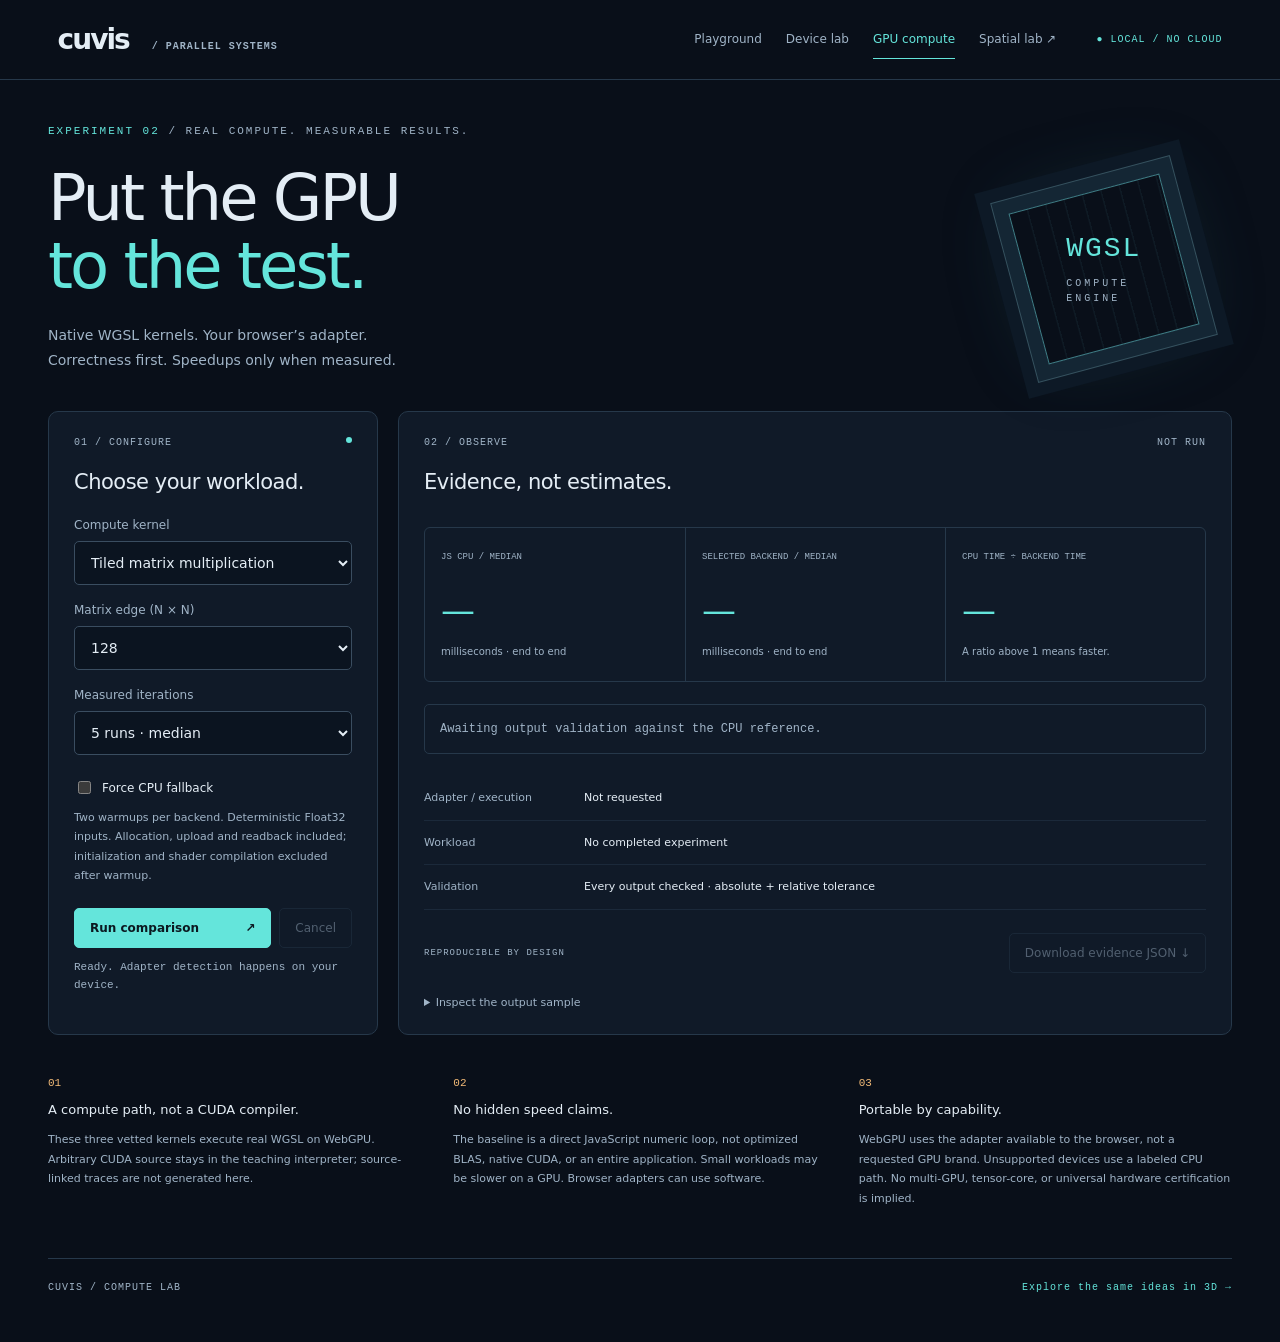
==== web/compute.html @ 960019cc "Add WGSL compute backend and screen-first GPU lab Co-authored-by: Abhishek Ghosh <abhishekghosh.air1" ====
<!doctype html>
<html lang="en">
<head><meta charset="utf-8"><meta name="viewport" content="width=device-width,initial-scale=1"><meta name="theme-color" content="#090f19"><title>cuvis — GPU compute lab</title><link rel="icon" href="mark.svg" type="image/svg+xml"><link rel="stylesheet" href="compute.css"><script src="compute.js" defer></script></head>
<body>
<a class="skip" href="#main">Skip to compute lab</a>
<header><a class="brand" href="playground.html">cuvis<span> / PARALLEL SYSTEMS</span></a><nav aria-label="Main navigation"><a href="playground.html">Playground</a><a href="dashboard.html">Device lab</a><a href="compute.html" aria-current="page">GPU compute</a><a href="lab.html">Spatial lab ↗</a></nav><span class="local">● LOCAL / NO CLOUD</span></header>
<main id="main">
<div class="eyebrow">EXPERIMENT 02 <span> / REAL COMPUTE. MEASURABLE RESULTS.</span></div>
<section class="intro"><div><h1>Put the GPU<br><em>to the test.</em></h1><p>Native WGSL kernels. Your browser’s adapter.<br>Correctness first. Speedups only when measured.</p></div><div class="chip" aria-hidden="true"><div>WGSL<span>COMPUTE<br>ENGINE</span></div></div></section>
<div class="workspace">
<section class="panel controls" aria-labelledby="configure"><div class="panel-title"><span>01 / CONFIGURE</span><span class="dot"></span></div><h2 id="configure">Choose your workload.</h2>
<label for="operation">Compute kernel</label><select id="operation"><option value="matmul">Tiled matrix multiplication</option><option value="vectorAdd">Vector addition</option><option value="relu">ReLU activation</option></select>
<label for="size">Matrix edge (N × N)</label><select id="size"></select>
<label for="repeats">Measured iterations</label><select id="repeats"><option value="5">5 runs · median</option><option value="9">9 runs · median</option></select>
<label class="check"><input type="checkbox" id="force-cpu"> Force CPU fallback</label>
<p class="hint">Two warmups per backend. Deterministic Float32 inputs. Allocation, upload and readback included; initialization and shader compilation excluded after warmup.</p>
<div class="actions"><button id="run">Run comparison <span>↗</span></button><button id="cancel" class="secondary" disabled>Cancel</button></div>
<p id="status" role="status" aria-live="polite">Ready. Adapter detection happens on your device.</p>
</section>
<section class="panel results" aria-labelledby="results-heading"><div class="panel-title"><span>02 / OBSERVE</span><span id="backend-label">NOT RUN</span></div><h2 id="results-heading">Evidence, not estimates.</h2>
<div class="metrics"><article><span>JS CPU / MEDIAN</span><strong id="cpu-ms">—</strong><small>milliseconds · end to end</small></article><article><span>SELECTED BACKEND / MEDIAN</span><strong id="gpu-ms">—</strong><small>milliseconds · end to end</small></article><article><span>CPU TIME ÷ BACKEND TIME</span><strong id="speedup">—</strong><small id="ratio-note">A ratio above 1 means faster.</small></article></div>
<div id="correctness" class="correctness">Awaiting output validation against the CPU reference.</div>
<dl class="details"><div><dt>Adapter / execution</dt><dd id="adapter">Not requested</dd></div><div><dt>Workload</dt><dd id="workload">No completed experiment</dd></div><div><dt>Validation</dt><dd id="validation">Every output checked · absolute + relative tolerance</dd></div></dl>
<div class="result-bottom"><span>REPRODUCIBLE BY DESIGN</span><button id="download" class="secondary" disabled>Download evidence JSON ↓</button></div>
<details><summary>Inspect the output sample</summary><pre id="output">Run a kernel to inspect its first 16 outputs.</pre></details>
</section>
</div>
<section class="boundaries"><article><span>01</span><h3>A compute path, not a CUDA compiler.</h3><p>These three vetted kernels execute real WGSL on WebGPU. Arbitrary CUDA source stays in the teaching interpreter; source-linked traces are not generated here.</p></article><article><span>02</span><h3>No hidden speed claims.</h3><p>The baseline is a direct JavaScript numeric loop, not optimized BLAS, native CUDA, or an entire application. Small workloads may be slower on a GPU. Browser adapters can use software.</p></article><article><span>03</span><h3>Portable by capability.</h3><p>WebGPU uses the adapter available to the browser, not a requested GPU brand. Unsupported devices use a labeled CPU path. No multi-GPU, tensor-core, or universal hardware certification is implied.</p></article></section>
<footer><span>CUVIS / COMPUTE LAB</span><a href="lab.html">Explore the same ideas in 3D →</a></footer>
</main></body></html>
---- web/compute.css ----
:root{color-scheme:dark;--bg:#090f19;--panel:#101a28;--line:#26384a;--text:#e4edf5;--muted:#a0b4c7;--cyan:#64e5db;--amber:#f2ba77}*{box-sizing:border-box}body{margin:0;background:var(--bg);color:var(--text);font-family:Inter,ui-sans-serif,system-ui,sans-serif;font-size:14px}a{color:inherit;text-decoration:none}button,select,input{font:inherit}button,a,select,input,summary{outline-offset:5px}button:focus-visible,a:focus-visible,select:focus-visible,input:focus-visible,summary:focus-visible{outline:2px solid var(--cyan)}.skip{position:absolute;top:-60px;background:var(--cyan);color:#09121c;padding:12px;z-index:5}.skip:focus{top:10px}header{height:80px;padding:0 4.5%;border-bottom:1px solid var(--line);display:flex;align-items:center;gap:40px}.brand{font-size:28px;font-weight:750;letter-spacing:-2px}.brand span{font-family:monospace;font-size:10px;letter-spacing:1px;color:var(--muted);margin-left:16px}nav{display:flex;gap:24px;margin-left:auto;font-size:12px}nav a{padding:12px 0;color:var(--muted)}nav [aria-current]{color:var(--cyan);border-bottom:1px solid}.local{font:10px monospace;letter-spacing:1px;color:var(--cyan)}main{max-width:1320px;margin:auto;padding:45px 48px 25px}.eyebrow{font:11px monospace;letter-spacing:2px;color:var(--cyan)}.eyebrow span{color:var(--muted)}.intro{display:flex;justify-content:space-between;align-items:center;padding:28px 0 38px}h1{font-size:clamp(42px,5vw,68px);line-height:1.06;letter-spacing:-3px;margin:0 0 22px;font-weight:500}h1 em{font-style:normal;color:var(--cyan)}.intro p{color:var(--muted);line-height:1.8;margin:0}.chip{width:156px;height:156px;border:1px solid #3f7d86;transform:rotate(-15deg);margin-right:50px;box-shadow:0 0 0 14px #142634,0 0 0 15px #35515e,0 0 0 28px #0d1926,0 0 75px #23596255;display:grid;place-items:center;background:repeating-linear-gradient(90deg,transparent 0 17px,#32626e22 18px 19px)}.chip div{font:28px monospace;letter-spacing:2px;transform:rotate(15deg);color:var(--cyan)}.chip span{display:block;font:10px/1.5 monospace;color:var(--muted);margin-top:12px;letter-spacing:3px}.workspace{display:grid;grid-template-columns:330px minmax(0,1fr);gap:20px}.panel{border:1px solid var(--line);background:var(--panel);border-radius:10px;padding:25px}.panel-title{display:flex;justify-content:space-between;gap:12px;font:10px monospace;letter-spacing:1px;color:var(--muted)}.dot{width:6px;height:6px;background:var(--cyan);border-radius:50%}h2{font-size:21px;font-weight:500;letter-spacing:-.5px;margin:22px 0 24px}label{display:block;color:var(--muted);font-size:12px;margin:18px 0 9px}select{width:100%;padding:12px;background:#0b1420;color:var(--text);border:1px solid #3a4d60;border-radius:5px}label.check{display:flex;gap:8px;align-items:center;margin-top:23px;color:var(--text)}input{accent-color:var(--cyan)}.hint{color:var(--muted);font-size:11px;line-height:1.75}.actions{display:flex;gap:8px;margin-top:23px}button{cursor:pointer;border:1px solid var(--cyan);background:var(--cyan);color:#0b1820;border-radius:5px;padding:12px 15px;font-weight:650;font-size:12px}#run{flex:1;display:flex;justify-content:space-between}.secondary{background:transparent;color:var(--muted);border-color:var(--line);font-weight:500}button:disabled{opacity:.45;cursor:not-allowed}#status{font:11px/1.6 monospace;color:var(--muted);margin-bottom:0;min-height:36px}.metrics{display:grid;grid-template-columns:repeat(3,1fr);border:1px solid var(--line);border-radius:6px;margin-top:33px}.metrics article{padding:23px 16px;min-width:0}.metrics article+article{border-left:1px solid var(--line)}.metrics span{display:block;font:9px/1.5 monospace;color:var(--muted);min-height:27px}.metrics strong{display:block;font-size:34px;font-weight:500;letter-spacing:-1.5px;margin:12px 0;color:var(--cyan);overflow-wrap:anywhere}.metrics small{font-size:10px;color:var(--muted)}.correctness{margin:22px 0;padding:15px;border:1px solid var(--line);border-radius:5px;font:12px/1.5 monospace;color:var(--muted)}.correctness.pass{background:#132b2d;color:var(--cyan);border-color:#28504d}.correctness.fail{background:#381e25;color:#ffc0c0;border-color:#8e495b}.details{margin:0}.details>div{display:grid;grid-template-columns:145px 1fr;gap:15px;padding:13px 0;border-bottom:1px solid #26384a88;font-size:11px;line-height:1.6}.details dt{color:var(--muted)}.details dd{margin:0;overflow-wrap:anywhere}.result-bottom{margin:23px 0;display:flex;align-items:center;justify-content:space-between;gap:15px}.result-bottom>span{font:9px monospace;letter-spacing:1px;color:var(--muted)}summary{font-size:11px;color:var(--muted);cursor:pointer}pre{font:11px/1.8 monospace;white-space:pre-wrap;color:var(--cyan);word-break:break-word}.boundaries{display:grid;grid-template-columns:repeat(3,1fr);gap:32px;margin:38px 0}.boundaries article>span{font:11px monospace;color:var(--amber)}h3{font-size:13px;font-weight:500}.boundaries p{font-size:11px;color:var(--muted);line-height:1.8}footer{display:flex;justify-content:space-between;border-top:1px solid var(--line);padding:23px 0;font:10px monospace;letter-spacing:1px;color:var(--muted)}footer a{color:var(--cyan)}@media(max-width:1050px){header{gap:18px}.brand span,.local{display:none}main{padding:35px 24px}.workspace{grid-template-columns:285px minmax(0,1fr)}.metrics{grid-template-columns:1fr}.metrics article{padding:13px 16px;display:grid;grid-template-columns:1fr 1fr;align-items:center}.metrics article+article{border-left:0;border-top:1px solid var(--line)}.metrics strong{font-size:26px;margin:0}.metrics small{grid-column:1/-1}.metrics span{min-height:0}.details>div{grid-template-columns:115px 1fr}}@media(max-width:680px){header{height:auto;min-height:75px;flex-wrap:wrap;padding:18px 20px;gap:15px}nav{gap:16px;font-size:11px;flex-wrap:wrap;margin:0}.brand{font-size:23px}.intro{padding-top:25px}.chip{display:none}main{padding:30px 18px}.eyebrow{font-size:9px;letter-spacing:1px}.workspace{grid-template-columns:1fr}.panel{padding:20px}.boundaries{grid-template-columns:1fr;gap:14px}.boundaries h3{display:inline;margin-left:8px}.boundaries p{margin-top:8px}footer{gap:20px;line-height:1.8}.result-bottom{flex-wrap:wrap}.metrics{margin-top:20px}h1{letter-spacing:-2px}}
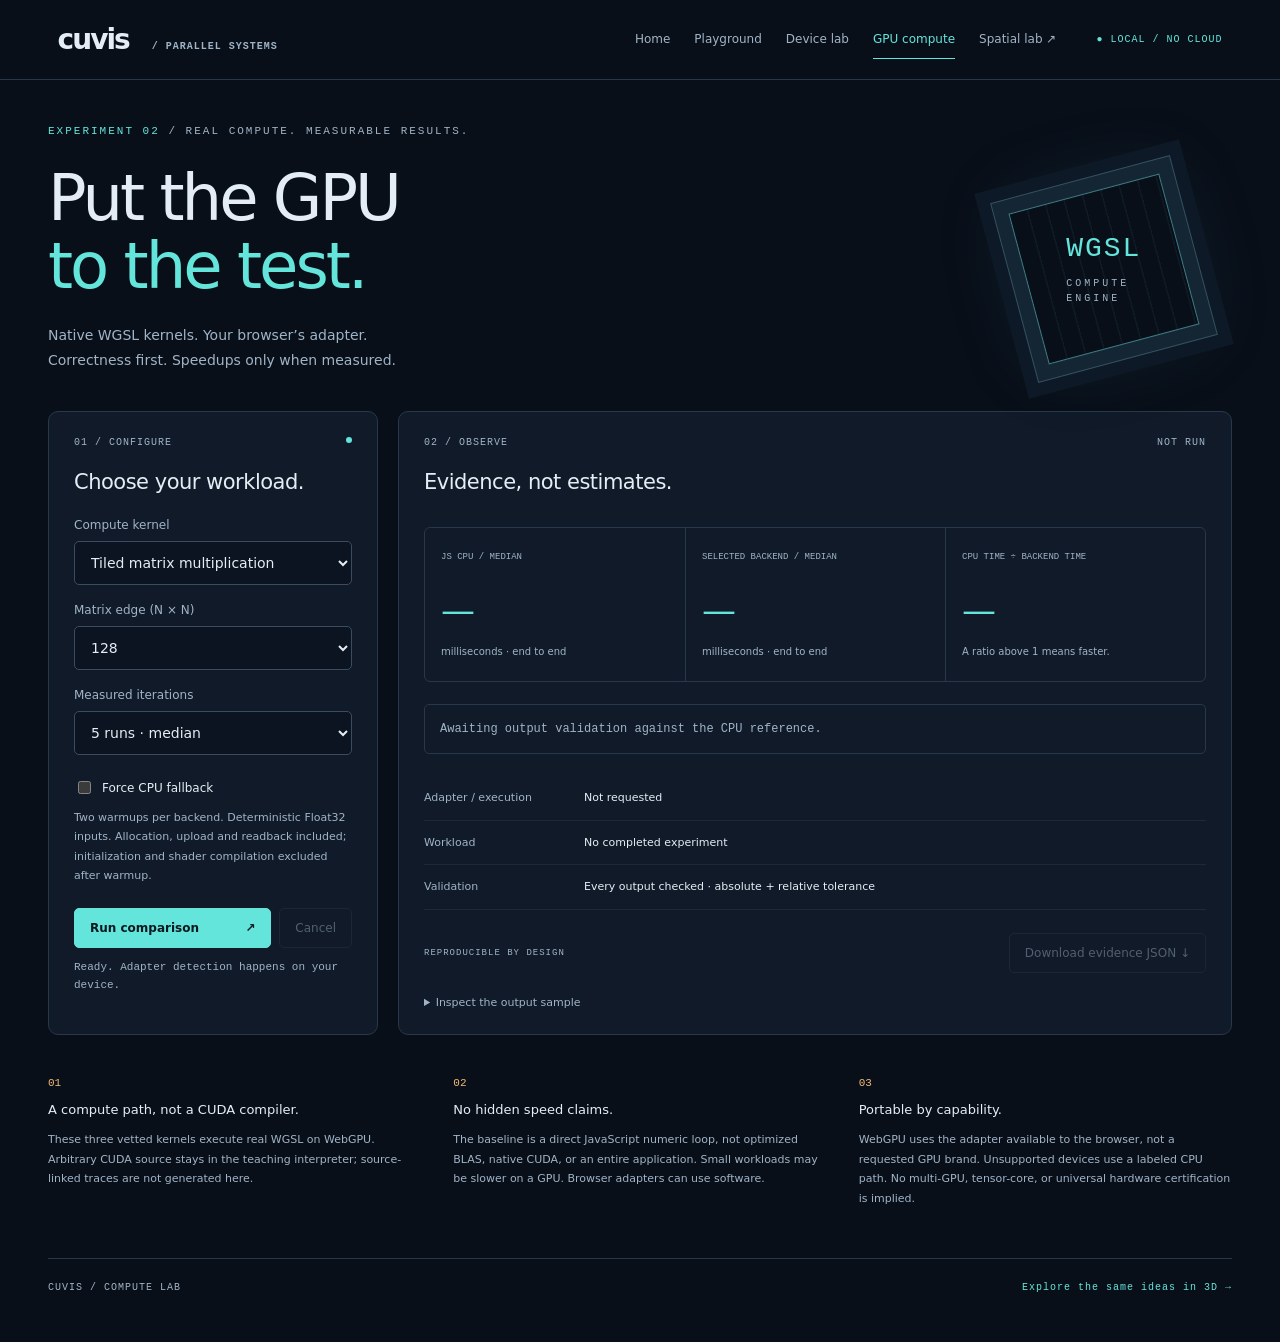
==== commit cd90e4ef: "Polish cross-suite navigation, landing test coverage, Prompt API streaming, and physical GPU labelin" ====
--- a/web/compute.html
+++ b/web/compute.html
@@ -3,7 +3,7 @@
 <head><meta charset="utf-8"><meta name="viewport" content="width=device-width,initial-scale=1"><meta name="theme-color" content="#090f19"><title>cuvis — GPU compute lab</title><link rel="icon" href="mark.svg" type="image/svg+xml"><link rel="stylesheet" href="compute.css"><script src="compute.js" defer></script></head>
 <body>
 <a class="skip" href="#main">Skip to compute lab</a>
-<header><a class="brand" href="playground.html">cuvis<span> / PARALLEL SYSTEMS</span></a><nav aria-label="Main navigation"><a href="playground.html">Playground</a><a href="dashboard.html">Device lab</a><a href="compute.html" aria-current="page">GPU compute</a><a href="lab.html">Spatial lab ↗</a></nav><span class="local">● LOCAL / NO CLOUD</span></header>
+<header><a class="brand" href="index.html">cuvis<span> / PARALLEL SYSTEMS</span></a><nav aria-label="Main navigation"><a href="index.html">Home</a><a href="playground.html">Playground</a><a href="dashboard.html">Device lab</a><a href="compute.html" aria-current="page">GPU compute</a><a href="lab.html">Spatial lab ↗</a></nav><span class="local">● LOCAL / NO CLOUD</span></header>
 <main id="main">
 <div class="eyebrow">EXPERIMENT 02 <span> / REAL COMPUTE. MEASURABLE RESULTS.</span></div>
 <section class="intro"><div><h1>Put the GPU<br><em>to the test.</em></h1><p>Native WGSL kernels. Your browser’s adapter.<br>Correctness first. Speedups only when measured.</p></div><div class="chip" aria-hidden="true"><div>WGSL<span>COMPUTE<br>ENGINE</span></div></div></section>
--- a/web/compute.css
+++ b/web/compute.css
@@ -1 +1,96 @@
-:root{color-scheme:dark;--bg:#090f19;--panel:#101a28;--line:#26384a;--text:#e4edf5;--muted:#a0b4c7;--cyan:#64e5db;--amber:#f2ba77}*{box-sizing:border-box}body{margin:0;background:var(--bg);color:var(--text);font-family:Inter,ui-sans-serif,system-ui,sans-serif;font-size:14px}a{color:inherit;text-decoration:none}button,select,input{font:inherit}button,a,select,input,summary{outline-offset:5px}button:focus-visible,a:focus-visible,select:focus-visible,input:focus-visible,summary:focus-visible{outline:2px solid var(--cyan)}.skip{position:absolute;top:-60px;background:var(--cyan);color:#09121c;padding:12px;z-index:5}.skip:focus{top:10px}header{height:80px;padding:0 4.5%;border-bottom:1px solid var(--line);display:flex;align-items:center;gap:40px}.brand{font-size:28px;font-weight:750;letter-spacing:-2px}.brand span{font-family:monospace;font-size:10px;letter-spacing:1px;color:var(--muted);margin-left:16px}nav{display:flex;gap:24px;margin-left:auto;font-size:12px}nav a{padding:12px 0;color:var(--muted)}nav [aria-current]{color:var(--cyan);border-bottom:1px solid}.local{font:10px monospace;letter-spacing:1px;color:var(--cyan)}main{max-width:1320px;margin:auto;padding:45px 48px 25px}.eyebrow{font:11px monospace;letter-spacing:2px;color:var(--cyan)}.eyebrow span{color:var(--muted)}.intro{display:flex;justify-content:space-between;align-items:center;padding:28px 0 38px}h1{font-size:clamp(42px,5vw,68px);line-height:1.06;letter-spacing:-3px;margin:0 0 22px;font-weight:500}h1 em{font-style:normal;color:var(--cyan)}.intro p{color:var(--muted);line-height:1.8;margin:0}.chip{width:156px;height:156px;border:1px solid #3f7d86;transform:rotate(-15deg);margin-right:50px;box-shadow:0 0 0 14px #142634,0 0 0 15px #35515e,0 0 0 28px #0d1926,0 0 75px #23596255;display:grid;place-items:center;background:repeating-linear-gradient(90deg,transparent 0 17px,#32626e22 18px 19px)}.chip div{font:28px monospace;letter-spacing:2px;transform:rotate(15deg);color:var(--cyan)}.chip span{display:block;font:10px/1.5 monospace;color:var(--muted);margin-top:12px;letter-spacing:3px}.workspace{display:grid;grid-template-columns:330px minmax(0,1fr);gap:20px}.panel{border:1px solid var(--line);background:var(--panel);border-radius:10px;padding:25px}.panel-title{display:flex;justify-content:space-between;gap:12px;font:10px monospace;letter-spacing:1px;color:var(--muted)}.dot{width:6px;height:6px;background:var(--cyan);border-radius:50%}h2{font-size:21px;font-weight:500;letter-spacing:-.5px;margin:22px 0 24px}label{display:block;color:var(--muted);font-size:12px;margin:18px 0 9px}select{width:100%;padding:12px;background:#0b1420;color:var(--text);border:1px solid #3a4d60;border-radius:5px}label.check{display:flex;gap:8px;align-items:center;margin-top:23px;color:var(--text)}input{accent-color:var(--cyan)}.hint{color:var(--muted);font-size:11px;line-height:1.75}.actions{display:flex;gap:8px;margin-top:23px}button{cursor:pointer;border:1px solid var(--cyan);background:var(--cyan);color:#0b1820;border-radius:5px;padding:12px 15px;font-weight:650;font-size:12px}#run{flex:1;display:flex;justify-content:space-between}.secondary{background:transparent;color:var(--muted);border-color:var(--line);font-weight:500}button:disabled{opacity:.45;cursor:not-allowed}#status{font:11px/1.6 monospace;color:var(--muted);margin-bottom:0;min-height:36px}.metrics{display:grid;grid-template-columns:repeat(3,1fr);border:1px solid var(--line);border-radius:6px;margin-top:33px}.metrics article{padding:23px 16px;min-width:0}.metrics article+article{border-left:1px solid var(--line)}.metrics span{display:block;font:9px/1.5 monospace;color:var(--muted);min-height:27px}.metrics strong{display:block;font-size:34px;font-weight:500;letter-spacing:-1.5px;margin:12px 0;color:var(--cyan);overflow-wrap:anywhere}.metrics small{font-size:10px;color:var(--muted)}.correctness{margin:22px 0;padding:15px;border:1px solid var(--line);border-radius:5px;font:12px/1.5 monospace;color:var(--muted)}.correctness.pass{background:#132b2d;color:var(--cyan);border-color:#28504d}.correctness.fail{background:#381e25;color:#ffc0c0;border-color:#8e495b}.details{margin:0}.details>div{display:grid;grid-template-columns:145px 1fr;gap:15px;padding:13px 0;border-bottom:1px solid #26384a88;font-size:11px;line-height:1.6}.details dt{color:var(--muted)}.details dd{margin:0;overflow-wrap:anywhere}.result-bottom{margin:23px 0;display:flex;align-items:center;justify-content:space-between;gap:15px}.result-bottom>span{font:9px monospace;letter-spacing:1px;color:var(--muted)}summary{font-size:11px;color:var(--muted);cursor:pointer}pre{font:11px/1.8 monospace;white-space:pre-wrap;color:var(--cyan);word-break:break-word}.boundaries{display:grid;grid-template-columns:repeat(3,1fr);gap:32px;margin:38px 0}.boundaries article>span{font:11px monospace;color:var(--amber)}h3{font-size:13px;font-weight:500}.boundaries p{font-size:11px;color:var(--muted);line-height:1.8}footer{display:flex;justify-content:space-between;border-top:1px solid var(--line);padding:23px 0;font:10px monospace;letter-spacing:1px;color:var(--muted)}footer a{color:var(--cyan)}@media(max-width:1050px){header{gap:18px}.brand span,.local{display:none}main{padding:35px 24px}.workspace{grid-template-columns:285px minmax(0,1fr)}.metrics{grid-template-columns:1fr}.metrics article{padding:13px 16px;display:grid;grid-template-columns:1fr 1fr;align-items:center}.metrics article+article{border-left:0;border-top:1px solid var(--line)}.metrics strong{font-size:26px;margin:0}.metrics small{grid-column:1/-1}.metrics span{min-height:0}.details>div{grid-template-columns:115px 1fr}}@media(max-width:680px){header{height:auto;min-height:75px;flex-wrap:wrap;padding:18px 20px;gap:15px}nav{gap:16px;font-size:11px;flex-wrap:wrap;margin:0}.brand{font-size:23px}.intro{padding-top:25px}.chip{display:none}main{padding:30px 18px}.eyebrow{font-size:9px;letter-spacing:1px}.workspace{grid-template-columns:1fr}.panel{padding:20px}.boundaries{grid-template-columns:1fr;gap:14px}.boundaries h3{display:inline;margin-left:8px}.boundaries p{margin-top:8px}footer{gap:20px;line-height:1.8}.result-bottom{flex-wrap:wrap}.metrics{margin-top:20px}h1{letter-spacing:-2px}}
+:root{color-scheme:dark;--bg:#090f19;--panel:#101a28;--line:#26384a;--text:#e4edf5;--muted:#a0b4c7;--cyan:#64e5db;--amber:#f2ba77}
+*{box-sizing:border-box}
+body{margin:0;background:var(--bg);color:var(--text);font-family:Inter,ui-sans-serif,system-ui,sans-serif;font-size:14px}
+a{color:inherit;text-decoration:none}
+button,select,input{font:inherit}
+button,a,select,input,summary{outline-offset:5px}
+button:focus-visible,a:focus-visible,select:focus-visible,input:focus-visible,summary:focus-visible{outline:2px solid var(--cyan)}
+.skip{position:absolute;top:-60px;background:var(--cyan);color:#09121c;padding:12px;z-index:5}
+.skip:focus{top:10px}
+header{height:80px;padding:0 4.5%;border-bottom:1px solid var(--line);display:flex;align-items:center;gap:40px}
+.brand{font-size:28px;font-weight:750;letter-spacing:-2px}
+.brand span{font-family:monospace;font-size:10px;letter-spacing:1px;color:var(--muted);margin-left:16px}
+nav{display:flex;gap:24px;margin-left:auto;font-size:12px}
+nav a{padding:12px 0;color:var(--muted)}
+nav [aria-current]{color:var(--cyan);border-bottom:1px solid}
+.local{font:10px monospace;letter-spacing:1px;color:var(--cyan)}
+main{max-width:1320px;margin:auto;padding:45px 48px 25px}
+.eyebrow{font:11px monospace;letter-spacing:2px;color:var(--cyan)}
+.eyebrow span{color:var(--muted)}
+.intro{display:flex;justify-content:space-between;align-items:center;padding:28px 0 38px}
+h1{font-size:clamp(42px,5vw,68px);line-height:1.06;letter-spacing:-3px;margin:0 0 22px;font-weight:500}
+h1 em{font-style:normal;color:var(--cyan)}
+.intro p{color:var(--muted);line-height:1.8;margin:0}
+.chip{width:156px;height:156px;border:1px solid #3f7d86;transform:rotate(-15deg);margin-right:50px;box-shadow:0 0 0 14px #142634,0 0 0 15px #35515e,0 0 0 28px #0d1926,0 0 75px #23596255;display:grid;place-items:center;background:repeating-linear-gradient(90deg,transparent 0 17px,#32626e22 18px 19px)}
+.chip div{font:28px monospace;letter-spacing:2px;transform:rotate(15deg);color:var(--cyan)}
+.chip span{display:block;font:10px/1.5 monospace;color:var(--muted);margin-top:12px;letter-spacing:3px}
+.workspace{display:grid;grid-template-columns:330px minmax(0,1fr);gap:20px}
+.panel{border:1px solid var(--line);background:var(--panel);border-radius:10px;padding:25px}
+.panel-title{display:flex;justify-content:space-between;gap:12px;font:10px monospace;letter-spacing:1px;color:var(--muted)}
+.dot{width:6px;height:6px;background:var(--cyan);border-radius:50%}
+h2{font-size:21px;font-weight:500;letter-spacing:-.5px;margin:22px 0 24px}
+label{display:block;color:var(--muted);font-size:12px;margin:18px 0 9px}
+select{width:100%;padding:12px;background:#0b1420;color:var(--text);border:1px solid #3a4d60;border-radius:5px}
+label.check{display:flex;gap:8px;align-items:center;margin-top:23px;color:var(--text)}
+input{accent-color:var(--cyan)}
+.hint{color:var(--muted);font-size:11px;line-height:1.75}
+.actions{display:flex;gap:8px;margin-top:23px}
+button{cursor:pointer;border:1px solid var(--cyan);background:var(--cyan);color:#0b1820;border-radius:5px;padding:12px 15px;font-weight:650;font-size:12px}
+#run{flex:1;display:flex;justify-content:space-between}
+.secondary{background:transparent;color:var(--muted);border-color:var(--line);font-weight:500}
+button:disabled{opacity:.45;cursor:not-allowed}
+#status{font:11px/1.6 monospace;color:var(--muted);margin-bottom:0;min-height:36px}
+.metrics{display:grid;grid-template-columns:repeat(3,1fr);border:1px solid var(--line);border-radius:6px;margin-top:33px}
+.metrics article{padding:23px 16px;min-width:0}
+.metrics article+article{border-left:1px solid var(--line)}
+.metrics span{display:block;font:9px/1.5 monospace;color:var(--muted);min-height:27px}
+.metrics strong{display:block;font-size:34px;font-weight:500;letter-spacing:-1.5px;margin:12px 0;color:var(--cyan);overflow-wrap:anywhere}
+.metrics small{font-size:10px;color:var(--muted)}
+.correctness{margin:22px 0;padding:15px;border:1px solid var(--line);border-radius:5px;font:12px/1.5 monospace;color:var(--muted)}
+.correctness.pass{background:#132b2d;color:var(--cyan);border-color:#28504d}
+.correctness.fail{background:#381e25;color:#ffc0c0;border-color:#8e495b}
+.details{margin:0}
+.details>div{display:grid;grid-template-columns:145px 1fr;gap:15px;padding:13px 0;border-bottom:1px solid #26384a88;font-size:11px;line-height:1.6}
+.details dt{color:var(--muted)}
+.details dd{margin:0;overflow-wrap:anywhere}
+.result-bottom{margin:23px 0;display:flex;align-items:center;justify-content:space-between;gap:15px}
+.result-bottom>span{font:9px monospace;letter-spacing:1px;color:var(--muted)}
+summary{font-size:11px;color:var(--muted);cursor:pointer}
+pre{font:11px/1.8 monospace;white-space:pre-wrap;color:var(--cyan);word-break:break-word}
+.boundaries{display:grid;grid-template-columns:repeat(3,1fr);gap:32px;margin:38px 0}
+.boundaries article>span{font:11px monospace;color:var(--amber)}
+h3{font-size:13px;font-weight:500}
+.boundaries p{font-size:11px;color:var(--muted);line-height:1.8}
+footer{display:flex;justify-content:space-between;border-top:1px solid var(--line);padding:23px 0;font:10px monospace;letter-spacing:1px;color:var(--muted)}
+footer a{color:var(--cyan)}
+
+@media(max-width:1050px){header{gap:18px}
+.brand span,.local{display:none}
+main{padding:35px 24px}
+.workspace{grid-template-columns:285px minmax(0,1fr)}
+.metrics{grid-template-columns:1fr}
+.metrics article{padding:13px 16px;display:grid;grid-template-columns:1fr 1fr;align-items:center}
+.metrics article+article{border-left:0;border-top:1px solid var(--line)}
+.metrics strong{font-size:26px;margin:0}
+.metrics small{grid-column:1/-1}
+.metrics span{min-height:0}
+.details>div{grid-template-columns:115px 1fr}
+}
+
+@media(max-width:680px){header{height:auto;min-height:75px;flex-wrap:wrap;padding:18px 20px;gap:15px}
+nav{gap:16px;font-size:11px;flex-wrap:wrap;margin:0}
+.brand{font-size:23px}
+.intro{padding-top:25px}
+.chip{display:none}
+main{padding:30px 18px}
+.eyebrow{font-size:9px;letter-spacing:1px}
+.workspace{grid-template-columns:1fr}
+.panel{padding:20px}
+.boundaries{grid-template-columns:1fr;gap:14px}
+.boundaries h3{display:inline;margin-left:8px}
+.boundaries p{margin-top:8px}
+footer{gap:20px;line-height:1.8}
+.result-bottom{flex-wrap:wrap}
+.metrics{margin-top:20px}
+h1{letter-spacing:-2px}
+}
